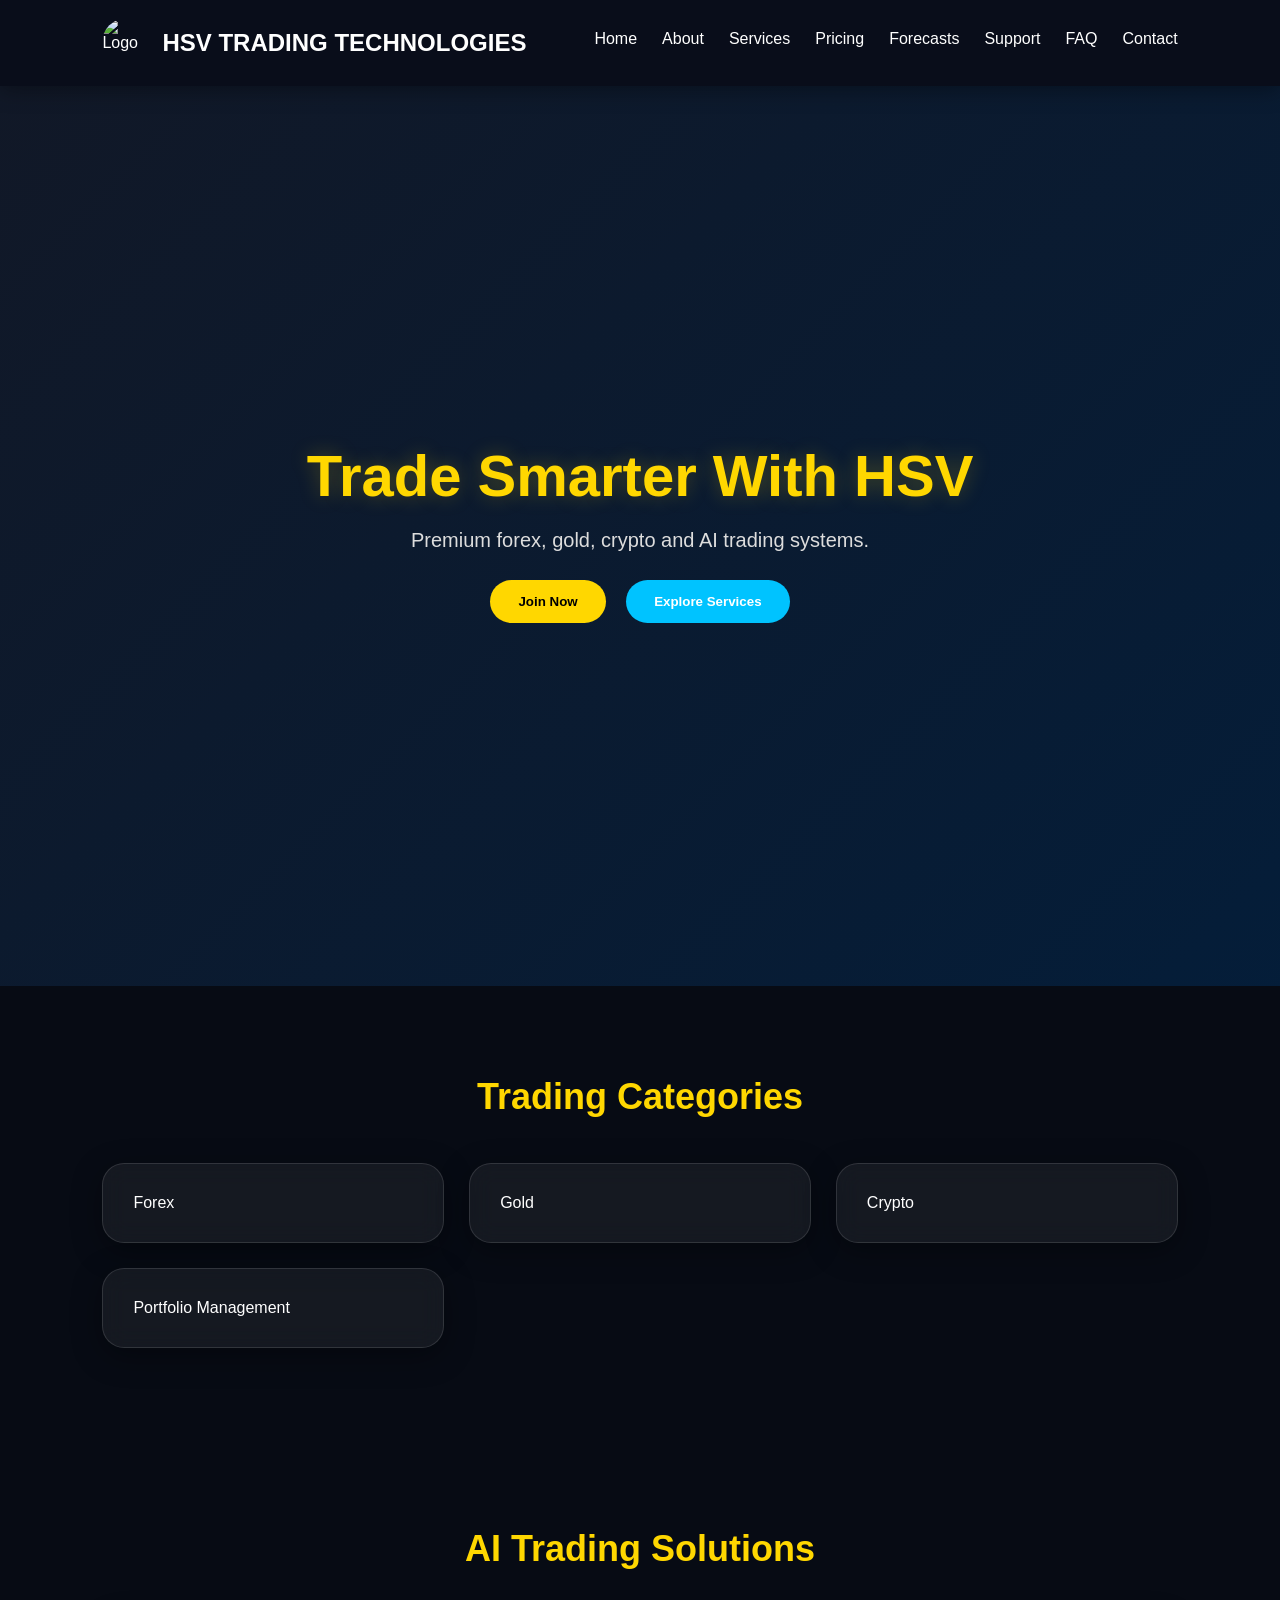
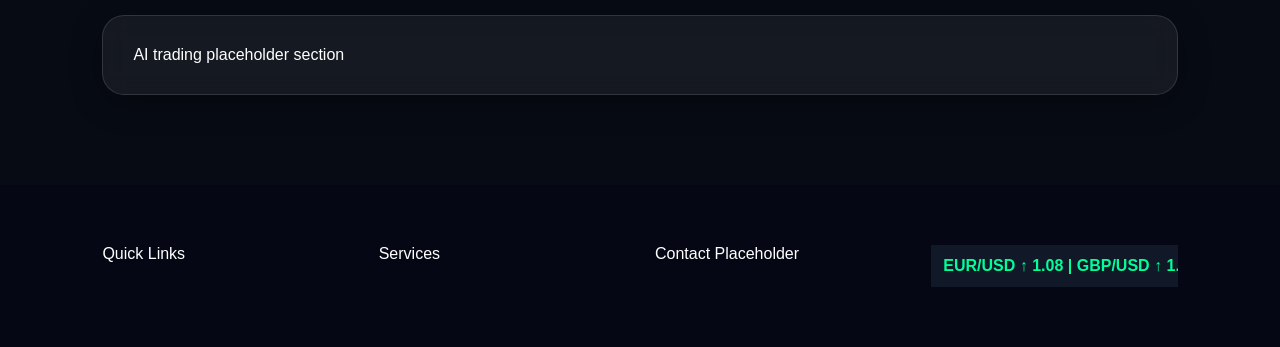
==== index.html @ af86b910 "demo" ====
<!DOCTYPE html>
<html lang="en">
<head>
<meta charset="UTF-8">
<title>HSV Trading Technologies</title>
<link rel="stylesheet" href="css/style.css">
</head>
<body>

<header>
    <div class="navbar">
        <div class="logo">
            <img src="images/logo.png" alt="Logo">
            <h2>HSV TRADING TECHNOLOGIES</h2>
        </div>
        <div class="mobile-menu">☰</div>
        <nav class="nav-links">
            <a href="index.html">Home</a>
            <a href="about.html">About</a>
            <a href="services.html">Services</a>
            <a href="pricing.html">Pricing</a>
            <a href="forecasts.html">Forecasts</a>
            <a href="support.html">Support</a>
            <a href="faq.html">FAQ</a>
            <a href="contact.html">Contact</a>
        </nav>
    </div>
</header>

<section class="hero">
<div>
<h1>Trade Smarter With HSV</h1>
<p>Premium forex, gold, crypto and AI trading systems.</p>
<button class="btn btn-primary">Join Now</button>
<button class="btn btn-secondary">Explore Services</button>
</div>
</section>

<section class="section">
<h2 class="section-title">Trading Categories</h2>
<div class="cards">
<div class="card">Forex</div>
<div class="card">Gold</div>
<div class="card">Crypto</div>
<div class="card">Portfolio Management</div>
</div>
</section>

<section class="section">
<h2 class="section-title">AI Trading Solutions</h2>
<div class="card">AI trading placeholder section</div>
</section>

<footer>
<div>Quick Links</div>
<div>Services</div>
<div>Contact Placeholder</div>
<div class="ticker">
EUR/USD ↑ 1.08 | GBP/USD ↑ 1.27 | XAU/USD ↑ 2032 | BTC/USD ↑ 67200
</div>
</footer>

<script src="js/script.js"></script>
</body>
</html>
---- css/style.css ----
*{
  margin:0;
  padding:0;
  box-sizing:border-box;
  font-family:'Segoe UI',sans-serif;
  scroll-behavior:smooth;
}

body{
  background:#070b14;
  color:#fff;
  overflow-x:hidden;
}

/* HEADER */
header{
  position:sticky;
  top:0;
  background:rgba(10,15,28,.92);
  backdrop-filter:blur(10px);
  z-index:1000;
  box-shadow:0 4px 20px rgba(0,0,0,.35);
}

.navbar{
  display:flex;
  justify-content:space-between;
  align-items:center;
  padding:18px 8%;
}

.logo{
  display:flex;
  align-items:center;
  gap:10px;
}

.logo img{
  width:50px;
  height:50px;
  border-radius:50%;
}

.nav-links{
  display:flex;
  gap:25px;
}

.nav-links a{
  color:white;
  text-decoration:none;
  transition:.3s;
  font-weight:500;
}

.nav-links a:hover{
  color:#00c3ff;
}

.mobile-menu{
  display:none;
  font-size:28px;
  cursor:pointer;
}

/* HERO PREMIUM ANIMATION */
.hero{
  min-height:100vh;
  display:flex;
  justify-content:center;
  align-items:center;
  text-align:center;
  padding:40px;
  background:linear-gradient(-45deg,#070b14,#0f172a,#001f3f,#111827);
  background-size:400% 400%;
  animation:gradientMove 12s ease infinite;
}

@keyframes gradientMove{
  0%{background-position:0% 50%;}
  50%{background-position:100% 50%;}
  100%{background-position:0% 50%;}
}

.hero h1{
  font-size:58px;
  color:#ffd700;
  text-shadow:0 0 20px rgba(255,215,0,.25);
}

.hero p{
  margin:20px 0;
  font-size:20px;
  color:#ddd;
}

/* BUTTONS */
.btn{
  padding:14px 28px;
  border:none;
  border-radius:40px;
  cursor:pointer;
  font-weight:bold;
  margin:8px;
  transition:.3s;
}

.btn-primary{
  background:#ffd700;
  color:black;
}

.btn-primary:hover{
  transform:scale(1.05);
}

.btn-secondary{
  background:#00c3ff;
  color:white;
}

.btn-secondary:hover{
  transform:scale(1.05);
}

/* LIVE TICKER */
.ticker{
  background:#111827;
  padding:12px;
  white-space:nowrap;
  overflow:hidden;
  font-weight:bold;
  color:#00ff99;
  animation:tickerMove 14s linear infinite;
}

@keyframes tickerMove{
  from{transform:translateX(100%);}
  to{transform:translateX(-100%);}
}

/* SECTION */
.section{
  padding:90px 8%;
}

.section-title{
  text-align:center;
  margin-bottom:45px;
  font-size:36px;
  color:#ffd700;
}

/* GRID */
.cards{
  display:grid;
  grid-template-columns:repeat(auto-fit,minmax(260px,1fr));
  gap:25px;
}

/* PREMIUM GLASS CARD */
.card{
  background:rgba(255,255,255,.06);
  backdrop-filter:blur(12px);
  border:1px solid rgba(255,255,255,.12);
  padding:30px;
  border-radius:22px;
  box-shadow:0 8px 30px rgba(0,0,0,.35);
  transition:.4s;
}

.card:hover{
  transform:translateY(-10px);
  box-shadow:0 15px 35px rgba(0,195,255,.2);
}

/* PREMIUM PRICING CARD */
.premium-card{
  border:1px solid rgba(255,215,0,.3);
  box-shadow:0 0 25px rgba(255,215,0,.15);
}

/* FORM */
input,textarea{
  width:100%;
  padding:14px;
  margin:10px 0;
  border:none;
  border-radius:12px;
  background:#111827;
  color:white;
}

/* FAQ */
.faq-answer{
  display:none;
  margin-top:10px;
  color:#ccc;
}

.faq-answer.active{
  display:block;
}

/* FOOTER PROFESSIONAL */
footer{
  background:#050814;
  padding:60px 8%;
  display:grid;
  grid-template-columns:repeat(auto-fit,minmax(220px,1fr));
  gap:30px;
}

footer h3{
  color:#ffd700;
  margin-bottom:15px;
}

footer p,a{
  color:#bbb;
  margin-bottom:8px;
  text-decoration:none;
}

/* MOBILE */
@media(max-width:768px){

  .nav-links{
    display:none;
    position:absolute;
    top:70px;
    right:0;
    background:#111827;
    flex-direction:column;
    width:220px;
    padding:20px;
  }

  .nav-links.active{
    display:flex;
  }

  .mobile-menu{
    display:block;
  }

  .hero h1{
    font-size:38px;
  }

  .hero p{
    font-size:16px;
  }

  .section-title{
    font-size:28px;
  }

}
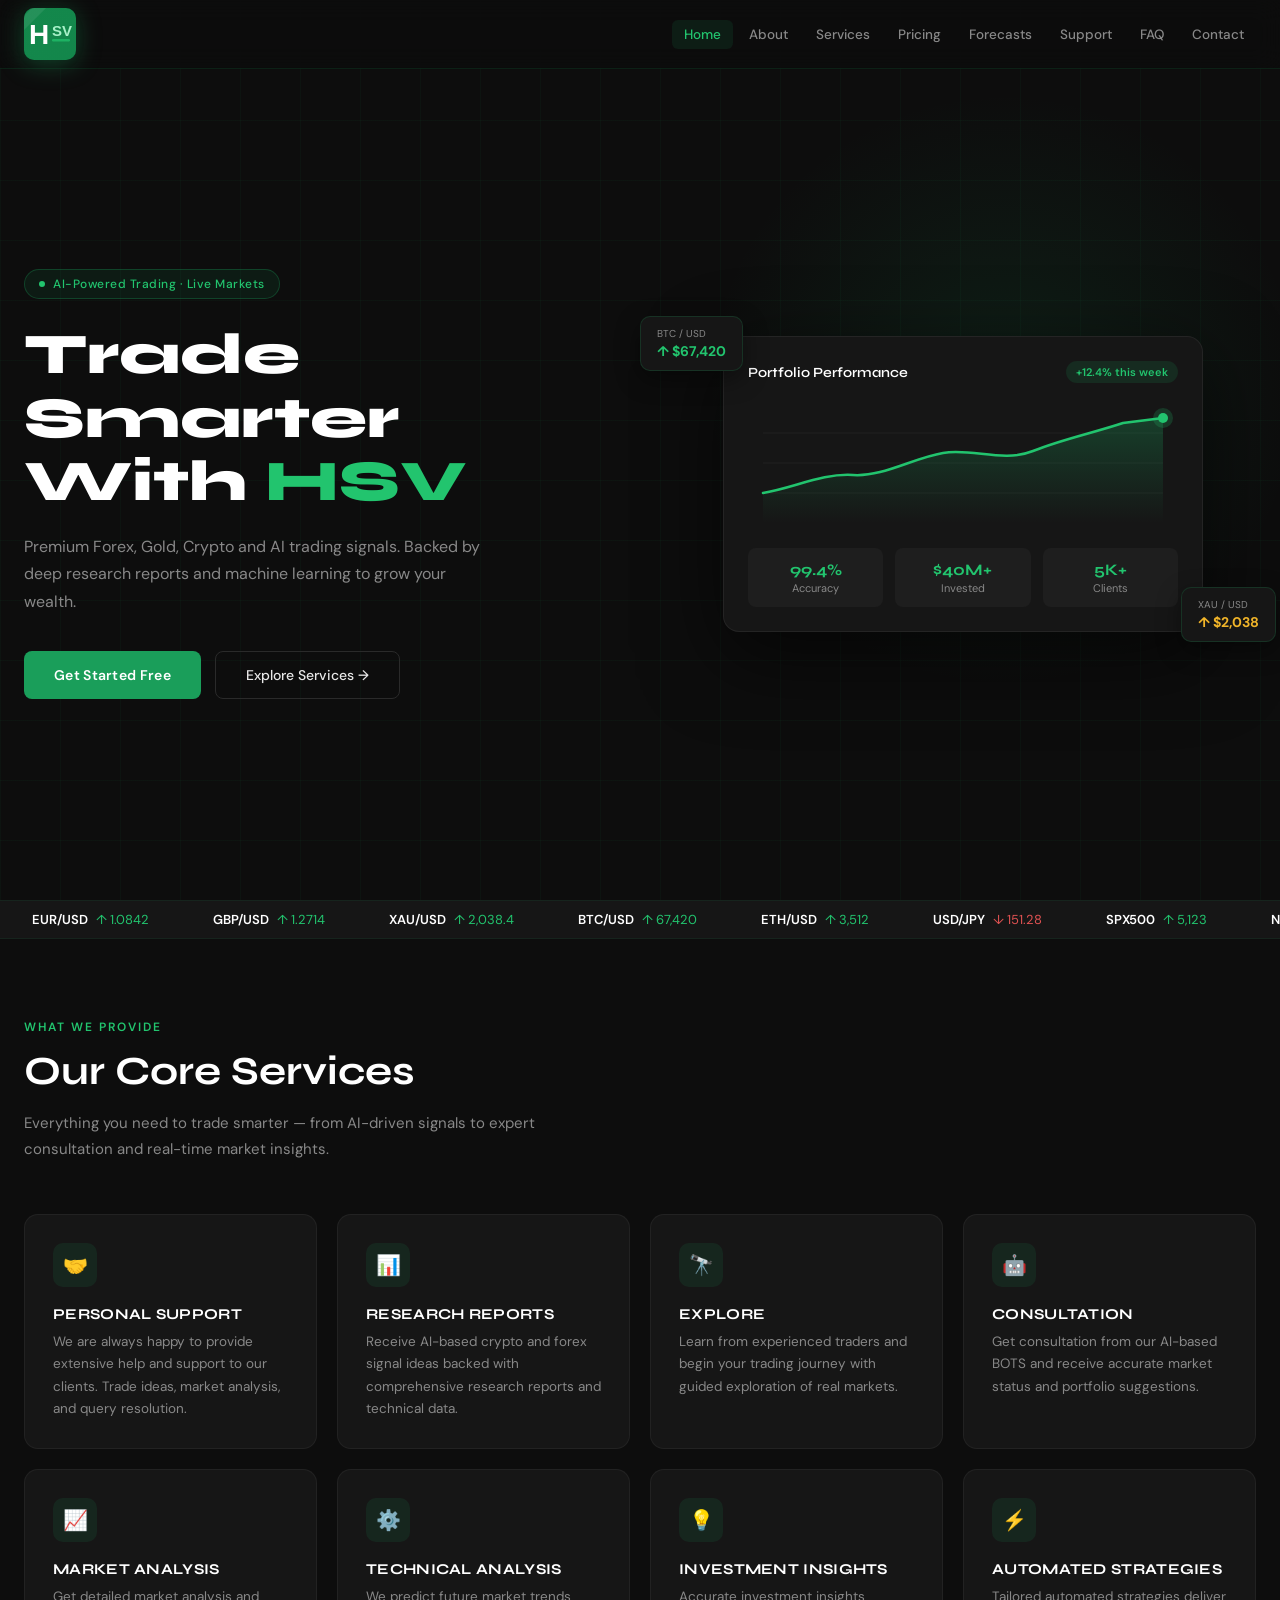
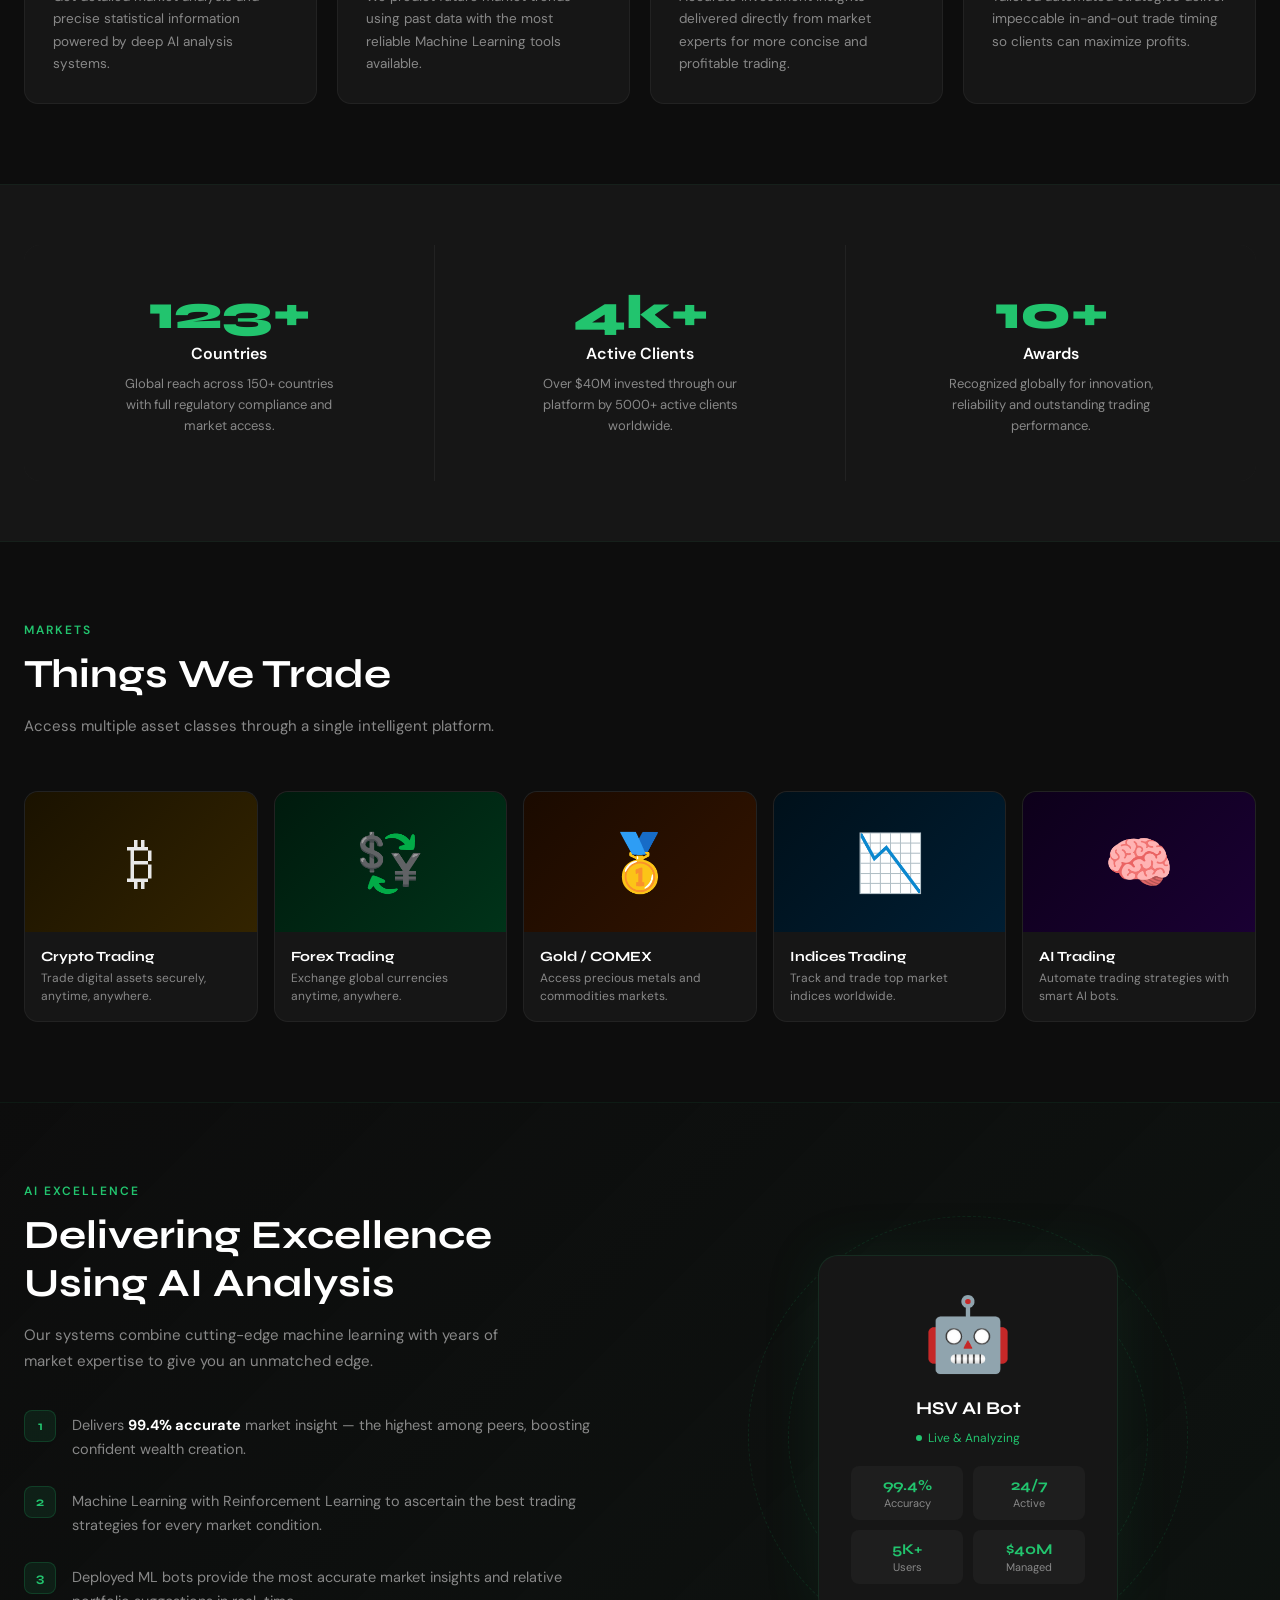
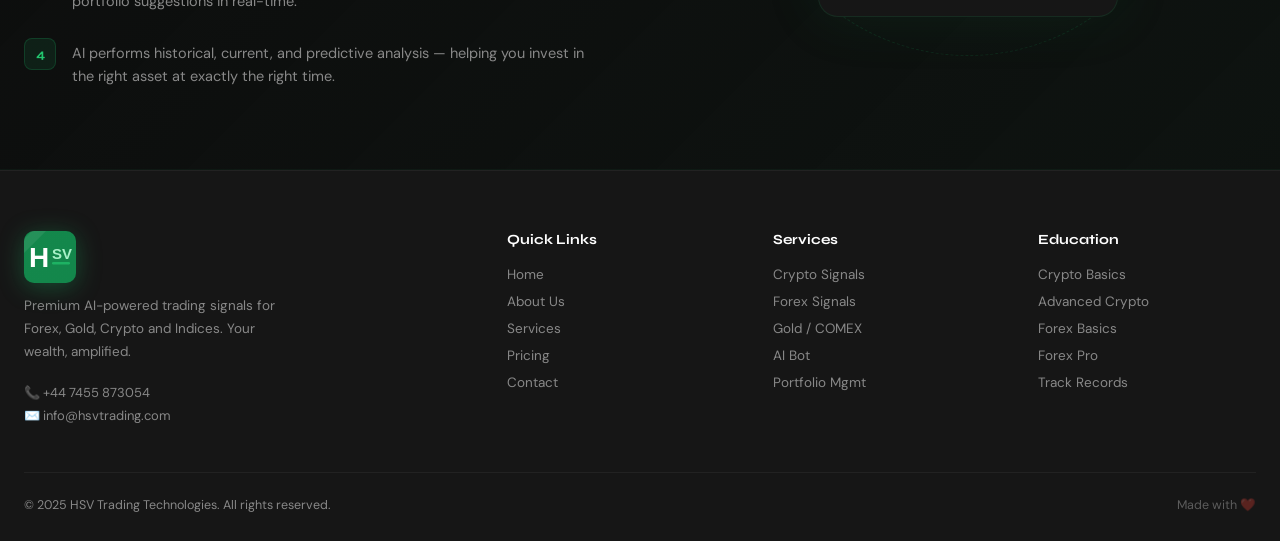
==== commit 93ba8d50: "updated homepage design" ====
--- a/index.html
+++ b/index.html
@@ -2,64 +2,1251 @@
 <html lang="en">
 <head>
 <meta charset="UTF-8">
+<meta name="viewport" content="width=device-width, initial-scale=1.0">
 <title>HSV Trading Technologies</title>
-<link rel="stylesheet" href="css/style.css">
+<link href="https://fonts.googleapis.com/css2?family=Syne:wght@400;600;700;800&family=DM+Sans:wght@300;400;500&display=swap" rel="stylesheet">
+<style>
+  :root {
+    --green: #1a9e5a;
+    --green-light: #22c46e;
+    --green-glow: rgba(26,158,90,0.15);
+    --dark: #0d0d0d;
+    --dark2: #161616;
+    --dark3: #1e1e1e;
+    --gray: #2a2a2a;
+    --text: #e8e8e8;
+    --text-muted: #888;
+    --white: #ffffff;
+  }
+
+  * { margin: 0; padding: 0; box-sizing: border-box; }
+
+  body {
+    font-family: 'DM Sans', sans-serif;
+    background: var(--dark);
+    color: var(--text);
+    overflow-x: hidden;
+  }
+
+  /* ===== NAVBAR ===== */
+  header {
+    position: fixed;
+    top: 0; left: 0; right: 0;
+    z-index: 1000;
+    background: rgba(13,13,13,0.92);
+    backdrop-filter: blur(12px);
+    border-bottom: 1px solid rgba(26,158,90,0.15);
+  }
+
+  .navbar {
+    max-width: 1300px;
+    margin: 0 auto;
+    padding: 0 24px;
+    height: 68px;
+    display: flex;
+    align-items: center;
+    justify-content: space-between;
+  }
+
+  .logo {
+    display: flex;
+    align-items: center;
+    gap: 10px;
+    text-decoration: none;
+  }
+
+  .logo {
+    display: flex;
+    align-items: center;
+    text-decoration: none;
+  }
+
+  .logo-icon {
+    display: flex;
+    align-items: center;
+    justify-content: center;
+    transition: transform 0.2s, filter 0.2s;
+    filter: drop-shadow(0 4px 12px rgba(26,158,90,0.4));
+  }
+
+  .logo:hover .logo-icon {
+    transform: scale(1.07);
+    filter: drop-shadow(0 6px 18px rgba(34,196,110,0.55));
+  }
+
+  nav.nav-links {
+    display: flex;
+    align-items: center;
+    gap: 4px;
+  }
+
+  nav.nav-links a {
+    text-decoration: none;
+    color: var(--text-muted);
+    font-size: 13.5px;
+    font-weight: 500;
+    padding: 6px 12px;
+    border-radius: 6px;
+    transition: all 0.2s;
+  }
+
+  nav.nav-links a:hover, nav.nav-links a.active {
+    color: var(--white);
+    background: rgba(26,158,90,0.12);
+  }
+
+  nav.nav-links a.active { color: var(--green-light); }
+
+  .mobile-menu {
+    display: none;
+    font-size: 24px;
+    cursor: pointer;
+    color: var(--text);
+  }
+
+  /* ===== HERO ===== */
+  .hero {
+    min-height: 100vh;
+    padding-top: 68px;
+    display: flex;
+    align-items: center;
+    position: relative;
+    overflow: hidden;
+    background: var(--dark);
+  }
+
+  /* Animated background grid */
+  .hero::before {
+    content: '';
+    position: absolute;
+    inset: 0;
+    background-image:
+      linear-gradient(rgba(26,158,90,0.05) 1px, transparent 1px),
+      linear-gradient(90deg, rgba(26,158,90,0.05) 1px, transparent 1px);
+    background-size: 60px 60px;
+    animation: gridMove 20s linear infinite;
+  }
+
+  @keyframes gridMove {
+    0% { transform: translateY(0); }
+    100% { transform: translateY(60px); }
+  }
+
+  /* Green glow blob */
+  .hero::after {
+    content: '';
+    position: absolute;
+    top: 10%; left: 55%;
+    width: 600px; height: 600px;
+    background: radial-gradient(circle, rgba(26,158,90,0.12) 0%, transparent 70%);
+    border-radius: 50%;
+    pointer-events: none;
+  }
+
+  .hero-inner {
+    max-width: 1300px;
+    margin: 0 auto;
+    padding: 0 24px;
+    width: 100%;
+    display: grid;
+    grid-template-columns: 1fr 1fr;
+    gap: 60px;
+    align-items: center;
+    position: relative;
+    z-index: 2;
+  }
+
+  .hero-badge {
+    display: inline-flex;
+    align-items: center;
+    gap: 8px;
+    background: rgba(26,158,90,0.1);
+    border: 1px solid rgba(26,158,90,0.3);
+    border-radius: 100px;
+    padding: 6px 14px;
+    font-size: 12px;
+    color: var(--green-light);
+    font-weight: 500;
+    margin-bottom: 24px;
+    letter-spacing: 0.5px;
+  }
+
+  .hero-badge::before {
+    content: '';
+    width: 6px; height: 6px;
+    background: var(--green-light);
+    border-radius: 50%;
+    animation: pulse 2s infinite;
+  }
+
+  @keyframes pulse {
+    0%, 100% { opacity: 1; transform: scale(1); }
+    50% { opacity: 0.5; transform: scale(0.8); }
+  }
+
+  .hero h1 {
+    font-family: 'Syne', sans-serif;
+    font-size: clamp(36px, 4.5vw, 58px);
+    font-weight: 800;
+    line-height: 1.1;
+    color: var(--white);
+    margin-bottom: 20px;
+  }
+
+  .hero h1 .highlight {
+    color: var(--green-light);
+    position: relative;
+  }
+
+  .hero p {
+    font-size: 16px;
+    color: var(--text-muted);
+    line-height: 1.7;
+    margin-bottom: 36px;
+    max-width: 460px;
+  }
+
+  .hero-btns {
+    display: flex;
+    gap: 14px;
+    flex-wrap: wrap;
+  }
+
+  .btn-primary {
+    background: var(--green);
+    color: #fff;
+    border: none;
+    padding: 14px 30px;
+    border-radius: 8px;
+    font-size: 14px;
+    font-weight: 600;
+    cursor: pointer;
+    transition: all 0.25s;
+    font-family: 'DM Sans', sans-serif;
+    letter-spacing: 0.3px;
+  }
+
+  .btn-primary:hover {
+    background: var(--green-light);
+    transform: translateY(-2px);
+    box-shadow: 0 8px 24px rgba(26,158,90,0.35);
+  }
+
+  .btn-secondary {
+    background: transparent;
+    color: var(--text);
+    border: 1px solid var(--gray);
+    padding: 14px 30px;
+    border-radius: 8px;
+    font-size: 14px;
+    font-weight: 500;
+    cursor: pointer;
+    transition: all 0.25s;
+    font-family: 'DM Sans', sans-serif;
+  }
+
+  .btn-secondary:hover {
+    border-color: var(--green);
+    color: var(--green-light);
+  }
+
+  /* Chart Visual */
+  .hero-visual {
+    position: relative;
+    display: flex;
+    align-items: center;
+    justify-content: center;
+  }
+
+  .chart-card {
+    background: var(--dark2);
+    border: 1px solid rgba(255,255,255,0.06);
+    border-radius: 16px;
+    padding: 24px;
+    width: 100%;
+    max-width: 480px;
+    box-shadow: 0 24px 80px rgba(0,0,0,0.6);
+    animation: floatCard 4s ease-in-out infinite;
+  }
+
+  @keyframes floatCard {
+    0%, 100% { transform: translateY(0); }
+    50% { transform: translateY(-12px); }
+  }
+
+  .chart-header {
+    display: flex;
+    justify-content: space-between;
+    align-items: center;
+    margin-bottom: 20px;
+  }
+
+  .chart-title { font-family: 'Syne', sans-serif; font-weight: 600; font-size: 14px; color: var(--white); }
+  .chart-tag {
+    background: rgba(26,158,90,0.15);
+    color: var(--green-light);
+    font-size: 11px;
+    font-weight: 600;
+    padding: 4px 10px;
+    border-radius: 100px;
+  }
+
+  /* SVG Chart */
+  .chart-svg {
+    width: 100%;
+    height: 120px;
+  }
+
+  .chart-stats {
+    display: grid;
+    grid-template-columns: repeat(3, 1fr);
+    gap: 12px;
+    margin-top: 20px;
+  }
+
+  .stat-box {
+    background: var(--dark3);
+    border-radius: 8px;
+    padding: 12px;
+    text-align: center;
+  }
+
+  .stat-box .val {
+    font-family: 'Syne', sans-serif;
+    font-weight: 700;
+    font-size: 16px;
+    color: var(--green-light);
+  }
+
+  .stat-box .lbl {
+    font-size: 11px;
+    color: var(--text-muted);
+    margin-top: 2px;
+  }
+
+  /* Mini floating cards */
+  .float-card {
+    position: absolute;
+    background: var(--dark2);
+    border: 1px solid rgba(26,158,90,0.2);
+    border-radius: 10px;
+    padding: 10px 16px;
+    font-size: 12px;
+    white-space: nowrap;
+    box-shadow: 0 8px 24px rgba(0,0,0,0.4);
+  }
+
+  .float-card.top-left {
+    top: -20px; left: -30px;
+    animation: floatCard2 3s ease-in-out infinite;
+  }
+
+  .float-card.bottom-right {
+    bottom: -10px; right: -20px;
+    animation: floatCard2 3.5s ease-in-out infinite reverse;
+  }
+
+  @keyframes floatCard2 {
+    0%, 100% { transform: translateY(0); }
+    50% { transform: translateY(-8px); }
+  }
+
+  .float-card .fc-label { color: var(--text-muted); font-size: 10px; }
+  .float-card .fc-val { color: var(--green-light); font-weight: 700; font-size: 14px; margin-top: 2px; }
+
+  /* ===== TICKER ===== */
+  .ticker-bar {
+    background: var(--dark2);
+    border-top: 1px solid rgba(26,158,90,0.1);
+    border-bottom: 1px solid rgba(26,158,90,0.1);
+    overflow: hidden;
+    padding: 10px 0;
+  }
+
+  .ticker-inner {
+    display: flex;
+    animation: tickerScroll 25s linear infinite;
+    width: max-content;
+  }
+
+  .ticker-item {
+    padding: 0 32px;
+    font-size: 13px;
+    color: var(--text-muted);
+    display: flex;
+    align-items: center;
+    gap: 8px;
+    white-space: nowrap;
+  }
+
+  .ticker-item .pair { color: var(--white); font-weight: 600; font-size: 13px; }
+  .ticker-item .up { color: var(--green-light); }
+  .ticker-item .down { color: #e05252; }
+
+  @keyframes tickerScroll {
+    0% { transform: translateX(0); }
+    100% { transform: translateX(-50%); }
+  }
+
+  /* ===== SECTIONS ===== */
+  .section {
+    padding: 80px 24px;
+    max-width: 1300px;
+    margin: 0 auto;
+  }
+
+  .section-label {
+    font-size: 12px;
+    font-weight: 600;
+    color: var(--green-light);
+    letter-spacing: 2px;
+    text-transform: uppercase;
+    margin-bottom: 12px;
+  }
+
+  .section-title {
+    font-family: 'Syne', sans-serif;
+    font-size: clamp(26px, 3.5vw, 40px);
+    font-weight: 700;
+    color: var(--white);
+    margin-bottom: 16px;
+  }
+
+  .section-sub {
+    color: var(--text-muted);
+    font-size: 15px;
+    max-width: 520px;
+    line-height: 1.7;
+    margin-bottom: 52px;
+  }
+
+  /* ===== SERVICES GRID ===== */
+  .services-grid {
+    display: grid;
+    grid-template-columns: repeat(auto-fill, minmax(270px, 1fr));
+    gap: 20px;
+  }
+
+  .service-card {
+    background: var(--dark2);
+    border: 1px solid rgba(255,255,255,0.05);
+    border-radius: 14px;
+    padding: 28px;
+    transition: all 0.3s;
+    position: relative;
+    overflow: hidden;
+  }
+
+  .service-card::before {
+    content: '';
+    position: absolute;
+    top: 0; left: 0;
+    width: 100%; height: 3px;
+    background: var(--green);
+    transform: scaleX(0);
+    transform-origin: left;
+    transition: transform 0.3s;
+  }
+
+  .service-card:hover {
+    border-color: rgba(26,158,90,0.2);
+    transform: translateY(-4px);
+    box-shadow: 0 16px 40px rgba(0,0,0,0.4);
+  }
+
+  .service-card:hover::before { transform: scaleX(1); }
+
+  .svc-icon {
+    width: 44px; height: 44px;
+    background: rgba(26,158,90,0.12);
+    border-radius: 10px;
+    display: flex; align-items: center; justify-content: center;
+    font-size: 20px;
+    margin-bottom: 18px;
+    transition: background 0.3s;
+  }
+
+  .service-card:hover .svc-icon { background: rgba(26,158,90,0.22); }
+
+  .svc-title {
+    font-family: 'Syne', sans-serif;
+    font-weight: 700;
+    font-size: 15px;
+    color: var(--white);
+    margin-bottom: 8px;
+    letter-spacing: 0.3px;
+  }
+
+  .svc-desc {
+    font-size: 13.5px;
+    color: var(--text-muted);
+    line-height: 1.65;
+  }
+
+  /* ===== STATS ===== */
+  .stats-wrapper {
+    background: var(--dark2);
+    border-top: 1px solid rgba(26,158,90,0.08);
+    border-bottom: 1px solid rgba(26,158,90,0.08);
+    padding: 60px 24px;
+  }
+
+  .stats-inner {
+    max-width: 1300px;
+    margin: 0 auto;
+    display: grid;
+    grid-template-columns: repeat(3, 1fr);
+    gap: 1px;
+    background: rgba(255,255,255,0.05);
+    border-radius: 16px;
+    overflow: hidden;
+  }
+
+  .stat-item {
+    background: var(--dark2);
+    padding: 44px 40px;
+    text-align: center;
+  }
+
+  .stat-number {
+    font-family: 'Syne', sans-serif;
+    font-size: 48px;
+    font-weight: 800;
+    color: var(--green-light);
+    line-height: 1;
+    margin-bottom: 6px;
+  }
+
+  .stat-label {
+    font-size: 16px;
+    font-weight: 600;
+    color: var(--white);
+    margin-bottom: 10px;
+  }
+
+  .stat-desc {
+    font-size: 13px;
+    color: var(--text-muted);
+    line-height: 1.6;
+    max-width: 220px;
+    margin: 0 auto;
+  }
+
+  /* ===== TRADING CATEGORIES ===== */
+  .trade-grid {
+    display: grid;
+    grid-template-columns: repeat(5, 1fr);
+    gap: 16px;
+  }
+
+  .trade-card {
+    background: var(--dark2);
+    border: 1px solid rgba(255,255,255,0.05);
+    border-radius: 14px;
+    overflow: hidden;
+    transition: all 0.3s;
+    cursor: pointer;
+    position: relative;
+  }
+
+  .trade-card:hover {
+    border-color: rgba(26,158,90,0.3);
+    transform: translateY(-6px);
+    box-shadow: 0 20px 50px rgba(0,0,0,0.5);
+  }
+
+  .trade-visual {
+    height: 140px;
+    display: flex;
+    align-items: center;
+    justify-content: center;
+    font-size: 56px;
+    position: relative;
+    overflow: hidden;
+  }
+
+  /* Different bg per card */
+  .trade-card:nth-child(1) .trade-visual { background: linear-gradient(135deg, #1a1200, #332400); }
+  .trade-card:nth-child(2) .trade-visual { background: linear-gradient(135deg, #001a0d, #003319); }
+  .trade-card:nth-child(3) .trade-visual { background: linear-gradient(135deg, #1a0a00, #331400); }
+  .trade-card:nth-child(4) .trade-visual { background: linear-gradient(135deg, #00101a, #001e33); }
+  .trade-card:nth-child(5) .trade-visual { background: linear-gradient(135deg, #0d001a, #1a0033); }
+
+  .trade-overlay {
+    position: absolute;
+    inset: 0;
+    background: rgba(26,158,90,0.15);
+    opacity: 0;
+    transition: opacity 0.3s;
+    display: flex;
+    align-items: center;
+    justify-content: center;
+  }
+
+  .trade-card:hover .trade-overlay { opacity: 1; }
+
+  .trade-btn {
+    background: var(--green);
+    color: #fff;
+    border: none;
+    padding: 9px 18px;
+    border-radius: 6px;
+    font-size: 12px;
+    font-weight: 600;
+    cursor: pointer;
+    font-family: 'DM Sans', sans-serif;
+  }
+
+  .trade-info {
+    padding: 16px;
+  }
+
+  .trade-name {
+    font-family: 'Syne', sans-serif;
+    font-weight: 700;
+    font-size: 14px;
+    color: var(--white);
+    margin-bottom: 4px;
+  }
+
+  .trade-desc {
+    font-size: 12px;
+    color: var(--text-muted);
+    line-height: 1.5;
+  }
+
+  /* ===== AI SECTION ===== */
+  .ai-section {
+    background: linear-gradient(135deg, var(--dark) 0%, rgba(26,158,90,0.04) 100%);
+    border-top: 1px solid rgba(26,158,90,0.08);
+    border-bottom: 1px solid rgba(26,158,90,0.08);
+    padding: 80px 24px;
+  }
+
+  .ai-inner {
+    max-width: 1300px;
+    margin: 0 auto;
+    display: grid;
+    grid-template-columns: 1fr 1fr;
+    gap: 80px;
+    align-items: center;
+  }
+
+  .ai-points {
+    display: flex;
+    flex-direction: column;
+    gap: 24px;
+  }
+
+  .ai-point {
+    display: flex;
+    gap: 16px;
+    align-items: flex-start;
+  }
+
+  .ai-num {
+    width: 32px; height: 32px;
+    min-width: 32px;
+    background: rgba(26,158,90,0.12);
+    border: 1px solid rgba(26,158,90,0.25);
+    border-radius: 8px;
+    display: flex; align-items: center; justify-content: center;
+    font-family: 'Syne', sans-serif;
+    font-weight: 700;
+    font-size: 13px;
+    color: var(--green-light);
+  }
+
+  .ai-point-text {
+    font-size: 14.5px;
+    color: var(--text-muted);
+    line-height: 1.65;
+    padding-top: 4px;
+  }
+
+  /* AI Bot Visual */
+  .ai-visual {
+    display: flex;
+    align-items: center;
+    justify-content: center;
+    position: relative;
+  }
+
+  .bot-card {
+    background: var(--dark2);
+    border: 1px solid rgba(26,158,90,0.15);
+    border-radius: 20px;
+    padding: 32px;
+    width: 300px;
+    text-align: center;
+    position: relative;
+    box-shadow: 0 0 60px rgba(26,158,90,0.1);
+    animation: floatCard 5s ease-in-out infinite;
+  }
+
+  .bot-head {
+    font-size: 72px;
+    margin-bottom: 16px;
+    display: block;
+  }
+
+  .bot-name {
+    font-family: 'Syne', sans-serif;
+    font-weight: 700;
+    font-size: 18px;
+    color: var(--white);
+    margin-bottom: 6px;
+  }
+
+  .bot-status {
+    display: inline-flex;
+    align-items: center;
+    gap: 6px;
+    font-size: 12px;
+    color: var(--green-light);
+  }
+
+  .bot-status::before {
+    content: '';
+    width: 6px; height: 6px;
+    background: var(--green-light);
+    border-radius: 50%;
+    animation: pulse 1.5s infinite;
+  }
+
+  .bot-metrics {
+    display: grid;
+    grid-template-columns: 1fr 1fr;
+    gap: 10px;
+    margin-top: 20px;
+  }
+
+  .bot-metric {
+    background: var(--dark3);
+    border-radius: 8px;
+    padding: 10px;
+  }
+
+  .bot-metric .bm-val {
+    font-family: 'Syne', sans-serif;
+    font-weight: 700;
+    font-size: 15px;
+    color: var(--green-light);
+  }
+
+  .bot-metric .bm-lbl {
+    font-size: 11px;
+    color: var(--text-muted);
+    margin-top: 2px;
+  }
+
+  /* Orbiting rings */
+  .orbit {
+    position: absolute;
+    border-radius: 50%;
+    border: 1px dashed rgba(26,158,90,0.15);
+    top: 50%; left: 50%;
+    transform: translate(-50%, -50%);
+    animation: spin 12s linear infinite;
+  }
+
+  .orbit-1 { width: 360px; height: 360px; }
+  .orbit-2 { width: 440px; height: 440px; animation-direction: reverse; animation-duration: 18s; }
+
+  @keyframes spin { 0% { transform: translate(-50%, -50%) rotate(0); } 100% { transform: translate(-50%, -50%) rotate(360deg); } }
+
+  /* ===== FOOTER ===== */
+  footer {
+    background: var(--dark2);
+    border-top: 1px solid rgba(255,255,255,0.05);
+    padding: 60px 24px 28px;
+  }
+
+  .footer-inner {
+    max-width: 1300px;
+    margin: 0 auto;
+    display: grid;
+    grid-template-columns: 2fr 1fr 1fr 1fr;
+    gap: 48px;
+    margin-bottom: 48px;
+  }
+
+  .footer-brand p {
+    font-size: 13.5px;
+    color: var(--text-muted);
+    line-height: 1.7;
+    margin: 12px 0 20px;
+    max-width: 260px;
+  }
+
+  .contact-info {
+    display: flex;
+    flex-direction: column;
+    gap: 6px;
+  }
+
+  .contact-info a {
+    color: var(--text-muted);
+    text-decoration: none;
+    font-size: 13px;
+    transition: color 0.2s;
+  }
+
+  .contact-info a:hover { color: var(--green-light); }
+
+  .footer-col h4 {
+    font-family: 'Syne', sans-serif;
+    font-weight: 700;
+    font-size: 14px;
+    color: var(--white);
+    margin-bottom: 18px;
+  }
+
+  .footer-col a {
+    display: block;
+    text-decoration: none;
+    color: var(--text-muted);
+    font-size: 13.5px;
+    margin-bottom: 10px;
+    transition: color 0.2s;
+  }
+
+  .footer-col a:hover { color: var(--green-light); }
+
+  .footer-bottom {
+    max-width: 1300px;
+    margin: 0 auto;
+    padding-top: 24px;
+    border-top: 1px solid rgba(255,255,255,0.05);
+    display: flex;
+    justify-content: space-between;
+    align-items: center;
+    font-size: 12.5px;
+    color: var(--text-muted);
+  }
+
+  /* ===== MOBILE ===== */
+  @media (max-width: 900px) {
+    .hero-inner { grid-template-columns: 1fr; }
+    .hero-visual { display: none; }
+    .stats-inner { grid-template-columns: 1fr; }
+    .trade-grid { grid-template-columns: repeat(2, 1fr); }
+    .ai-inner { grid-template-columns: 1fr; }
+    .ai-visual { display: none; }
+    .footer-inner { grid-template-columns: 1fr 1fr; }
+  }
+
+  @media (max-width: 600px) {
+    nav.nav-links { display: none; }
+    nav.nav-links.open { display: flex; flex-direction: column; position: absolute; top: 68px; left: 0; right: 0; background: var(--dark2); padding: 20px; gap: 8px; border-bottom: 1px solid var(--gray); }
+    .mobile-menu { display: block; }
+    .trade-grid { grid-template-columns: 1fr 1fr; }
+    .footer-inner { grid-template-columns: 1fr; }
+    .services-grid { grid-template-columns: 1fr; }
+  }
+</style>
 </head>
 <body>
 
+<!-- NAVBAR -->
 <header>
-    <div class="navbar">
-        <div class="logo">
-            <img src="images/logo.png" alt="Logo">
-            <h2>HSV TRADING TECHNOLOGIES</h2>
-        </div>
-        <div class="mobile-menu">☰</div>
-        <nav class="nav-links">
-            <a href="index.html">Home</a>
-            <a href="about.html">About</a>
-            <a href="services.html">Services</a>
-            <a href="pricing.html">Pricing</a>
-            <a href="forecasts.html">Forecasts</a>
-            <a href="support.html">Support</a>
-            <a href="faq.html">FAQ</a>
-            <a href="contact.html">Contact</a>
-        </nav>
+  <div class="navbar">
+    <a href="index.html" class="logo">
+      <div class="logo-icon">
+        <svg width="52" height="52" viewBox="0 0 52 52" fill="none" xmlns="http://www.w3.org/2000/svg">
+          <!-- Background shape -->
+          <rect width="52" height="52" rx="10" fill="#0d6e3d"/>
+          <rect width="52" height="52" rx="10" fill="url(#logoGrad)"/>
+          <!-- Diagonal shine -->
+          <path d="M8 0 L22 0 L0 22 L0 8 Z" fill="rgba(255,255,255,0.08)"/>
+          <!-- H letter -->
+          <text x="5" y="36" font-family="Arial Black, sans-serif" font-weight="900" font-size="28" fill="white" letter-spacing="-1">H</text>
+          <!-- SV smaller -->
+          <text x="28" y="28" font-family="Arial Black, sans-serif" font-weight="900" font-size="15" fill="#a8f0c8">SV</text>
+          <!-- small underline accent -->
+          <rect x="28" y="31" width="18" height="2.5" rx="1.2" fill="#22c46e" opacity="0.7"/>
+          <defs>
+            <linearGradient id="logoGrad" x1="0" y1="0" x2="52" y2="52">
+              <stop offset="0%" stop-color="#22c46e" stop-opacity="0.3"/>
+              <stop offset="100%" stop-color="#000" stop-opacity="0.2"/>
+            </linearGradient>
+          </defs>
+        </svg>
+      </div>
+    </a>
+    <div class="mobile-menu" onclick="toggleMenu()">☰</div>
+    <nav class="nav-links" id="navLinks">
+      <a href="index.html" class="active">Home</a>
+      <a href="about.html">About</a>
+      <a href="services.html">Services</a>
+      <a href="pricing.html">Pricing</a>
+      <a href="forecasts.html">Forecasts</a>
+      <a href="support.html">Support</a>
+      <a href="faq.html">FAQ</a>
+      <a href="contact.html">Contact</a>
+    </nav>
+  </div>
+</header>
+
+<!-- HERO -->
+<section class="hero">
+  <div class="hero-inner">
+    <div class="hero-content">
+      <div class="hero-badge">AI-Powered Trading · Live Markets</div>
+      <h1>Trade Smarter<br>With <span class="highlight">HSV</span></h1>
+      <p>Premium Forex, Gold, Crypto and AI trading signals. Backed by deep research reports and machine learning to grow your wealth.</p>
+      <div class="hero-btns">
+        <button class="btn-primary">Get Started Free</button>
+        <button class="btn-secondary">Explore Services →</button>
+      </div>
     </div>
-</header>
-
-<section class="hero">
-<div>
-<h1>Trade Smarter With HSV</h1>
-<p>Premium forex, gold, crypto and AI trading systems.</p>
-<button class="btn btn-primary">Join Now</button>
-<button class="btn btn-secondary">Explore Services</button>
+
+    <div class="hero-visual">
+      <div class="float-card top-left">
+        <div class="fc-label">BTC / USD</div>
+        <div class="fc-val">↑ $67,420</div>
+      </div>
+
+      <div class="chart-card">
+        <div class="chart-header">
+          <div class="chart-title">Portfolio Performance</div>
+          <div class="chart-tag">+12.4% this week</div>
+        </div>
+        <svg class="chart-svg" viewBox="0 0 400 120" fill="none">
+          <defs>
+            <linearGradient id="chartGrad" x1="0" y1="0" x2="0" y2="1">
+              <stop offset="0%" stop-color="#1a9e5a" stop-opacity="0.3"/>
+              <stop offset="100%" stop-color="#1a9e5a" stop-opacity="0"/>
+            </linearGradient>
+          </defs>
+          <!-- Grid lines -->
+          <line x1="0" y1="30" x2="400" y2="30" stroke="rgba(255,255,255,0.04)" stroke-width="1"/>
+          <line x1="0" y1="60" x2="400" y2="60" stroke="rgba(255,255,255,0.04)" stroke-width="1"/>
+          <line x1="0" y1="90" x2="400" y2="90" stroke="rgba(255,255,255,0.04)" stroke-width="1"/>
+          <!-- Area fill -->
+          <path d="M0,90 C30,85 60,70 90,72 C120,74 150,55 180,50 C210,45 240,60 270,48 C300,36 330,30 360,20 L400,15 L400,120 L0,120 Z" fill="url(#chartGrad)"/>
+          <!-- Line -->
+          <path d="M0,90 C30,85 60,70 90,72 C120,74 150,55 180,50 C210,45 240,60 270,48 C300,36 330,30 360,20 L400,15" stroke="#22c46e" stroke-width="2.5" fill="none" stroke-linecap="round"/>
+          <!-- Dot at end -->
+          <circle cx="400" cy="15" r="5" fill="#22c46e"/>
+          <circle cx="400" cy="15" r="10" fill="rgba(34,196,110,0.2)"/>
+        </svg>
+        <div class="chart-stats">
+          <div class="stat-box"><div class="val">99.4%</div><div class="lbl">Accuracy</div></div>
+          <div class="stat-box"><div class="val">$40M+</div><div class="lbl">Invested</div></div>
+          <div class="stat-box"><div class="val">5K+</div><div class="lbl">Clients</div></div>
+        </div>
+      </div>
+
+      <div class="float-card bottom-right">
+        <div class="fc-label">XAU / USD</div>
+        <div class="fc-val" style="color:#f0b429">↑ $2,038</div>
+      </div>
+    </div>
+  </div>
+</section>
+
+<!-- TICKER -->
+<div class="ticker-bar">
+  <div class="ticker-inner" id="ticker">
+    <div class="ticker-item"><span class="pair">EUR/USD</span> <span class="up">↑ 1.0842</span></div>
+    <div class="ticker-item"><span class="pair">GBP/USD</span> <span class="up">↑ 1.2714</span></div>
+    <div class="ticker-item"><span class="pair">XAU/USD</span> <span class="up">↑ 2,038.4</span></div>
+    <div class="ticker-item"><span class="pair">BTC/USD</span> <span class="up">↑ 67,420</span></div>
+    <div class="ticker-item"><span class="pair">ETH/USD</span> <span class="up">↑ 3,512</span></div>
+    <div class="ticker-item"><span class="pair">USD/JPY</span> <span class="down">↓ 151.28</span></div>
+    <div class="ticker-item"><span class="pair">SPX500</span> <span class="up">↑ 5,123</span></div>
+    <div class="ticker-item"><span class="pair">NASDAQ</span> <span class="up">↑ 18,230</span></div>
+    <!-- duplicated for seamless scroll -->
+    <div class="ticker-item"><span class="pair">EUR/USD</span> <span class="up">↑ 1.0842</span></div>
+    <div class="ticker-item"><span class="pair">GBP/USD</span> <span class="up">↑ 1.2714</span></div>
+    <div class="ticker-item"><span class="pair">XAU/USD</span> <span class="up">↑ 2,038.4</span></div>
+    <div class="ticker-item"><span class="pair">BTC/USD</span> <span class="up">↑ 67,420</span></div>
+    <div class="ticker-item"><span class="pair">ETH/USD</span> <span class="up">↑ 3,512</span></div>
+    <div class="ticker-item"><span class="pair">USD/JPY</span> <span class="down">↓ 151.28</span></div>
+    <div class="ticker-item"><span class="pair">SPX500</span> <span class="up">↑ 5,123</span></div>
+    <div class="ticker-item"><span class="pair">NASDAQ</span> <span class="up">↑ 18,230</span></div>
+  </div>
 </div>
-</section>
-
-<section class="section">
-<h2 class="section-title">Trading Categories</h2>
-<div class="cards">
-<div class="card">Forex</div>
-<div class="card">Gold</div>
-<div class="card">Crypto</div>
-<div class="card">Portfolio Management</div>
+
+<!-- SERVICES -->
+<div style="background: var(--dark);">
+  <div class="section">
+    <div class="section-label">What We Provide</div>
+    <h2 class="section-title">Our Core Services</h2>
+    <p class="section-sub">Everything you need to trade smarter — from AI-driven signals to expert consultation and real-time market insights.</p>
+    <div class="services-grid">
+      <div class="service-card">
+        <div class="svc-icon">🤝</div>
+        <div class="svc-title">PERSONAL SUPPORT</div>
+        <div class="svc-desc">We are always happy to provide extensive help and support to our clients. Trade ideas, market analysis, and query resolution.</div>
+      </div>
+      <div class="service-card">
+        <div class="svc-icon">📊</div>
+        <div class="svc-title">RESEARCH REPORTS</div>
+        <div class="svc-desc">Receive AI-based crypto and forex signal ideas backed with comprehensive research reports and technical data.</div>
+      </div>
+      <div class="service-card">
+        <div class="svc-icon">🔭</div>
+        <div class="svc-title">EXPLORE</div>
+        <div class="svc-desc">Learn from experienced traders and begin your trading journey with guided exploration of real markets.</div>
+      </div>
+      <div class="service-card">
+        <div class="svc-icon">🤖</div>
+        <div class="svc-title">CONSULTATION</div>
+        <div class="svc-desc">Get consultation from our AI-based BOTS and receive accurate market status and portfolio suggestions.</div>
+      </div>
+      <div class="service-card">
+        <div class="svc-icon">📈</div>
+        <div class="svc-title">MARKET ANALYSIS</div>
+        <div class="svc-desc">Get detailed market analysis and precise statistical information powered by deep AI analysis systems.</div>
+      </div>
+      <div class="service-card">
+        <div class="svc-icon">⚙️</div>
+        <div class="svc-title">TECHNICAL ANALYSIS</div>
+        <div class="svc-desc">We predict future market trends using past data with the most reliable Machine Learning tools available.</div>
+      </div>
+      <div class="service-card">
+        <div class="svc-icon">💡</div>
+        <div class="svc-title">INVESTMENT INSIGHTS</div>
+        <div class="svc-desc">Accurate investment insights delivered directly from market experts for more concise and profitable trading.</div>
+      </div>
+      <div class="service-card">
+        <div class="svc-icon">⚡</div>
+        <div class="svc-title">AUTOMATED STRATEGIES</div>
+        <div class="svc-desc">Tailored automated strategies deliver impeccable in-and-out trade timing so clients can maximize profits.</div>
+      </div>
+    </div>
+  </div>
 </div>
-</section>
-
-<section class="section">
-<h2 class="section-title">AI Trading Solutions</h2>
-<div class="card">AI trading placeholder section</div>
-</section>
-
+
+<!-- STATS -->
+<div class="stats-wrapper">
+  <div class="stats-inner">
+    <div class="stat-item">
+      <div class="stat-number" id="c1">0+</div>
+      <div class="stat-label">Countries</div>
+      <div class="stat-desc">Global reach across 150+ countries with full regulatory compliance and market access.</div>
+    </div>
+    <div class="stat-item">
+      <div class="stat-number" id="c2">0k+</div>
+      <div class="stat-label">Active Clients</div>
+      <div class="stat-desc">Over $40M invested through our platform by 5000+ active clients worldwide.</div>
+    </div>
+    <div class="stat-item">
+      <div class="stat-number" id="c3">0+</div>
+      <div class="stat-label">Awards</div>
+      <div class="stat-desc">Recognized globally for innovation, reliability and outstanding trading performance.</div>
+    </div>
+  </div>
+</div>
+
+<!-- THINGS WE TRADE -->
+<div style="background: var(--dark);">
+  <div class="section">
+    <div class="section-label">Markets</div>
+    <h2 class="section-title">Things We Trade</h2>
+    <p class="section-sub">Access multiple asset classes through a single intelligent platform.</p>
+    <div class="trade-grid">
+
+      <div class="trade-card">
+        <div class="trade-visual">
+          ₿
+          <div class="trade-overlay"><button class="trade-btn">Start Trading</button></div>
+        </div>
+        <div class="trade-info">
+          <div class="trade-name">Crypto Trading</div>
+          <div class="trade-desc">Trade digital assets securely, anytime, anywhere.</div>
+        </div>
+      </div>
+
+      <div class="trade-card">
+        <div class="trade-visual">
+          💱
+          <div class="trade-overlay"><button class="trade-btn">Start Trading</button></div>
+        </div>
+        <div class="trade-info">
+          <div class="trade-name">Forex Trading</div>
+          <div class="trade-desc">Exchange global currencies anytime, anywhere.</div>
+        </div>
+      </div>
+
+      <div class="trade-card">
+        <div class="trade-visual">
+          🥇
+          <div class="trade-overlay"><button class="trade-btn">Start Trading</button></div>
+        </div>
+        <div class="trade-info">
+          <div class="trade-name">Gold / COMEX</div>
+          <div class="trade-desc">Access precious metals and commodities markets.</div>
+        </div>
+      </div>
+
+      <div class="trade-card">
+        <div class="trade-visual">
+          📉
+          <div class="trade-overlay"><button class="trade-btn">Start Trading</button></div>
+        </div>
+        <div class="trade-info">
+          <div class="trade-name">Indices Trading</div>
+          <div class="trade-desc">Track and trade top market indices worldwide.</div>
+        </div>
+      </div>
+
+      <div class="trade-card">
+        <div class="trade-visual">
+          🧠
+          <div class="trade-overlay"><button class="trade-btn">Start Trading</button></div>
+        </div>
+        <div class="trade-info">
+          <div class="trade-name">AI Trading</div>
+          <div class="trade-desc">Automate trading strategies with smart AI bots.</div>
+        </div>
+      </div>
+
+    </div>
+  </div>
+</div>
+
+<!-- AI SECTION -->
+<div class="ai-section">
+  <div class="ai-inner">
+    <div>
+      <div class="section-label">AI Excellence</div>
+      <h2 class="section-title">Delivering Excellence<br>Using AI Analysis</h2>
+      <p class="section-sub" style="margin-bottom: 36px;">Our systems combine cutting-edge machine learning with years of market expertise to give you an unmatched edge.</p>
+      <div class="ai-points">
+        <div class="ai-point">
+          <div class="ai-num">1</div>
+          <div class="ai-point-text">Delivers <strong style="color:var(--white)">99.4% accurate</strong> market insight — the highest among peers, boosting confident wealth creation.</div>
+        </div>
+        <div class="ai-point">
+          <div class="ai-num">2</div>
+          <div class="ai-point-text">Machine Learning with Reinforcement Learning to ascertain the best trading strategies for every market condition.</div>
+        </div>
+        <div class="ai-point">
+          <div class="ai-num">3</div>
+          <div class="ai-point-text">Deployed ML bots provide the most accurate market insights and relative portfolio suggestions in real-time.</div>
+        </div>
+        <div class="ai-point">
+          <div class="ai-num">4</div>
+          <div class="ai-point-text">AI performs historical, current, and predictive analysis — helping you invest in the right asset at exactly the right time.</div>
+        </div>
+      </div>
+    </div>
+
+    <div class="ai-visual">
+      <div class="orbit orbit-1"></div>
+      <div class="orbit orbit-2"></div>
+      <div class="bot-card">
+        <span class="bot-head">🤖</span>
+        <div class="bot-name">HSV AI Bot</div>
+        <div class="bot-status">Live & Analyzing</div>
+        <div class="bot-metrics">
+          <div class="bot-metric"><div class="bm-val">99.4%</div><div class="bm-lbl">Accuracy</div></div>
+          <div class="bot-metric"><div class="bm-val">24/7</div><div class="bm-lbl">Active</div></div>
+          <div class="bot-metric"><div class="bm-val">5K+</div><div class="bm-lbl">Users</div></div>
+          <div class="bot-metric"><div class="bm-val">$40M</div><div class="bm-lbl">Managed</div></div>
+        </div>
+      </div>
+    </div>
+  </div>
+</div>
+
+<!-- FOOTER -->
 <footer>
-<div>Quick Links</div>
-<div>Services</div>
-<div>Contact Placeholder</div>
-<div class="ticker">
-EUR/USD ↑ 1.08 | GBP/USD ↑ 1.27 | XAU/USD ↑ 2032 | BTC/USD ↑ 67200
-</div>
+  <div class="footer-inner">
+    <div class="footer-brand">
+      <a href="index.html" class="logo" style="margin-bottom: 0;">
+        <div class="logo-icon">
+          <svg width="52" height="52" viewBox="0 0 52 52" fill="none" xmlns="http://www.w3.org/2000/svg">
+            <rect width="52" height="52" rx="10" fill="#0d6e3d"/>
+            <rect width="52" height="52" rx="10" fill="url(#logoGrad2)"/>
+            <path d="M8 0 L22 0 L0 22 L0 8 Z" fill="rgba(255,255,255,0.08)"/>
+            <text x="5" y="36" font-family="Arial Black, sans-serif" font-weight="900" font-size="28" fill="white" letter-spacing="-1">H</text>
+            <text x="28" y="28" font-family="Arial Black, sans-serif" font-weight="900" font-size="15" fill="#a8f0c8">SV</text>
+            <rect x="28" y="31" width="18" height="2.5" rx="1.2" fill="#22c46e" opacity="0.7"/>
+            <defs>
+              <linearGradient id="logoGrad2" x1="0" y1="0" x2="52" y2="52">
+                <stop offset="0%" stop-color="#22c46e" stop-opacity="0.3"/>
+                <stop offset="100%" stop-color="#000" stop-opacity="0.2"/>
+              </linearGradient>
+            </defs>
+          </svg>
+        </div>
+      </a>
+      <p>Premium AI-powered trading signals for Forex, Gold, Crypto and Indices. Your wealth, amplified.</p>
+      <div class="contact-info">
+        <a href="tel:+447455873054">📞 +44 7455 873054</a>
+        <a href="mailto:info@hsvtrading.com">✉️ info@hsvtrading.com</a>
+      </div>
+    </div>
+    <div class="footer-col">
+      <h4>Quick Links</h4>
+      <a href="index.html">Home</a>
+      <a href="about.html">About Us</a>
+      <a href="services.html">Services</a>
+      <a href="pricing.html">Pricing</a>
+      <a href="contact.html">Contact</a>
+    </div>
+    <div class="footer-col">
+      <h4>Services</h4>
+      <a href="#">Crypto Signals</a>
+      <a href="#">Forex Signals</a>
+      <a href="#">Gold / COMEX</a>
+      <a href="#">AI Bot</a>
+      <a href="#">Portfolio Mgmt</a>
+    </div>
+    <div class="footer-col">
+      <h4>Education</h4>
+      <a href="#">Crypto Basics</a>
+      <a href="#">Advanced Crypto</a>
+      <a href="#">Forex Basics</a>
+      <a href="#">Forex Pro</a>
+      <a href="#">Track Records</a>
+    </div>
+  </div>
+  <div class="footer-bottom">
+    <span>© 2025 HSV Trading Technologies. All rights reserved.</span>
+    <span style="color: rgba(255,255,255,0.3)">Made with ❤️</span>
+  </div>
 </footer>
 
-<script src="js/script.js"></script>
+<script>
+  // Mobile menu
+  function toggleMenu() {
+    document.getElementById('navLinks').classList.toggle('open');
+  }
+
+  // Counter animation
+  function animateCounter(el, target, suffix, duration) {
+    let start = 0;
+    const step = target / (duration / 16);
+    const interval = setInterval(() => {
+      start += step;
+      if (start >= target) {
+        el.textContent = target + suffix;
+        clearInterval(interval);
+      } else {
+        el.textContent = Math.floor(start) + suffix;
+      }
+    }, 16);
+  }
+
+  // Intersection Observer for counters
+  const statsSection = document.querySelector('.stats-wrapper');
+  let animated = false;
+  const observer = new IntersectionObserver((entries) => {
+    if (entries[0].isIntersecting && !animated) {
+      animated = true;
+      animateCounter(document.getElementById('c1'), 150, '+', 1500);
+      animateCounter(document.getElementById('c2'), 5, 'k+', 1200);
+      animateCounter(document.getElementById('c3'), 10, '+', 1000);
+    }
+  }, { threshold: 0.3 });
+
+  if (statsSection) observer.observe(statsSection);
+</script>
+
 </body>
 </html>
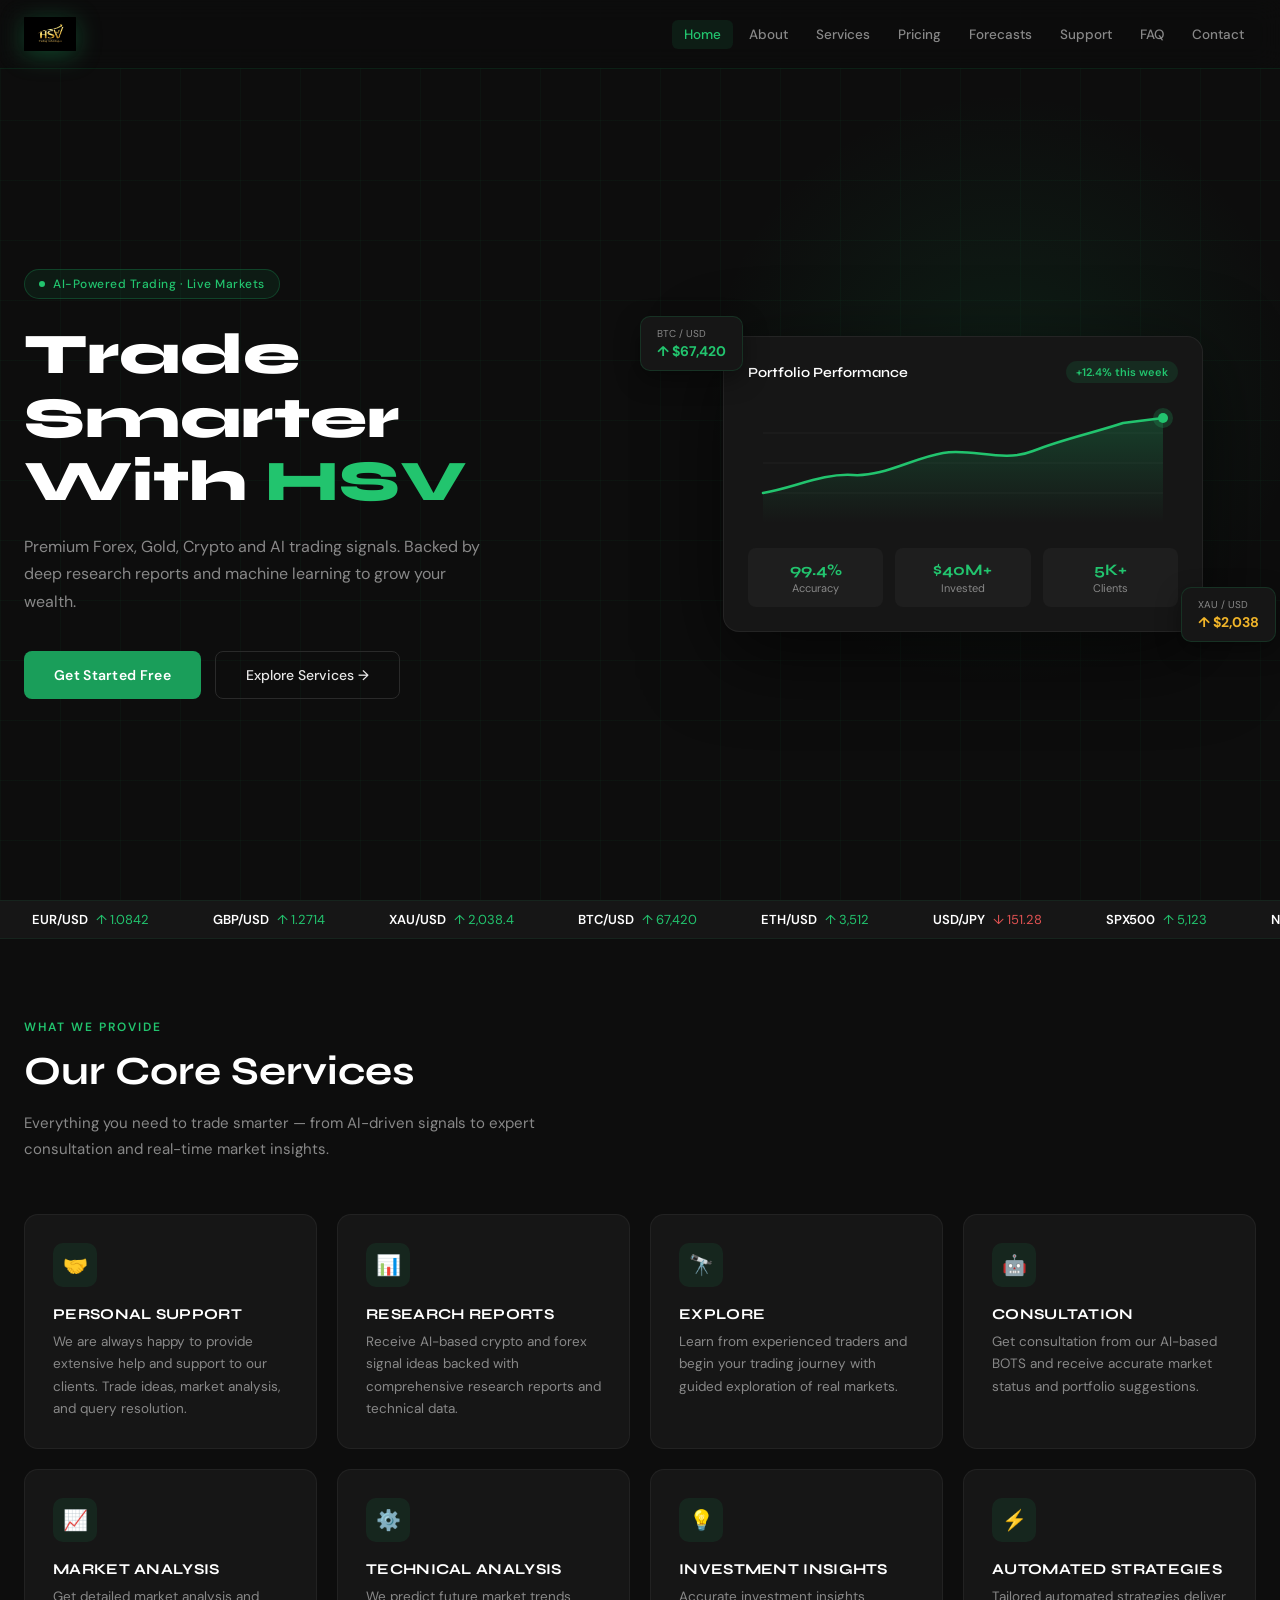
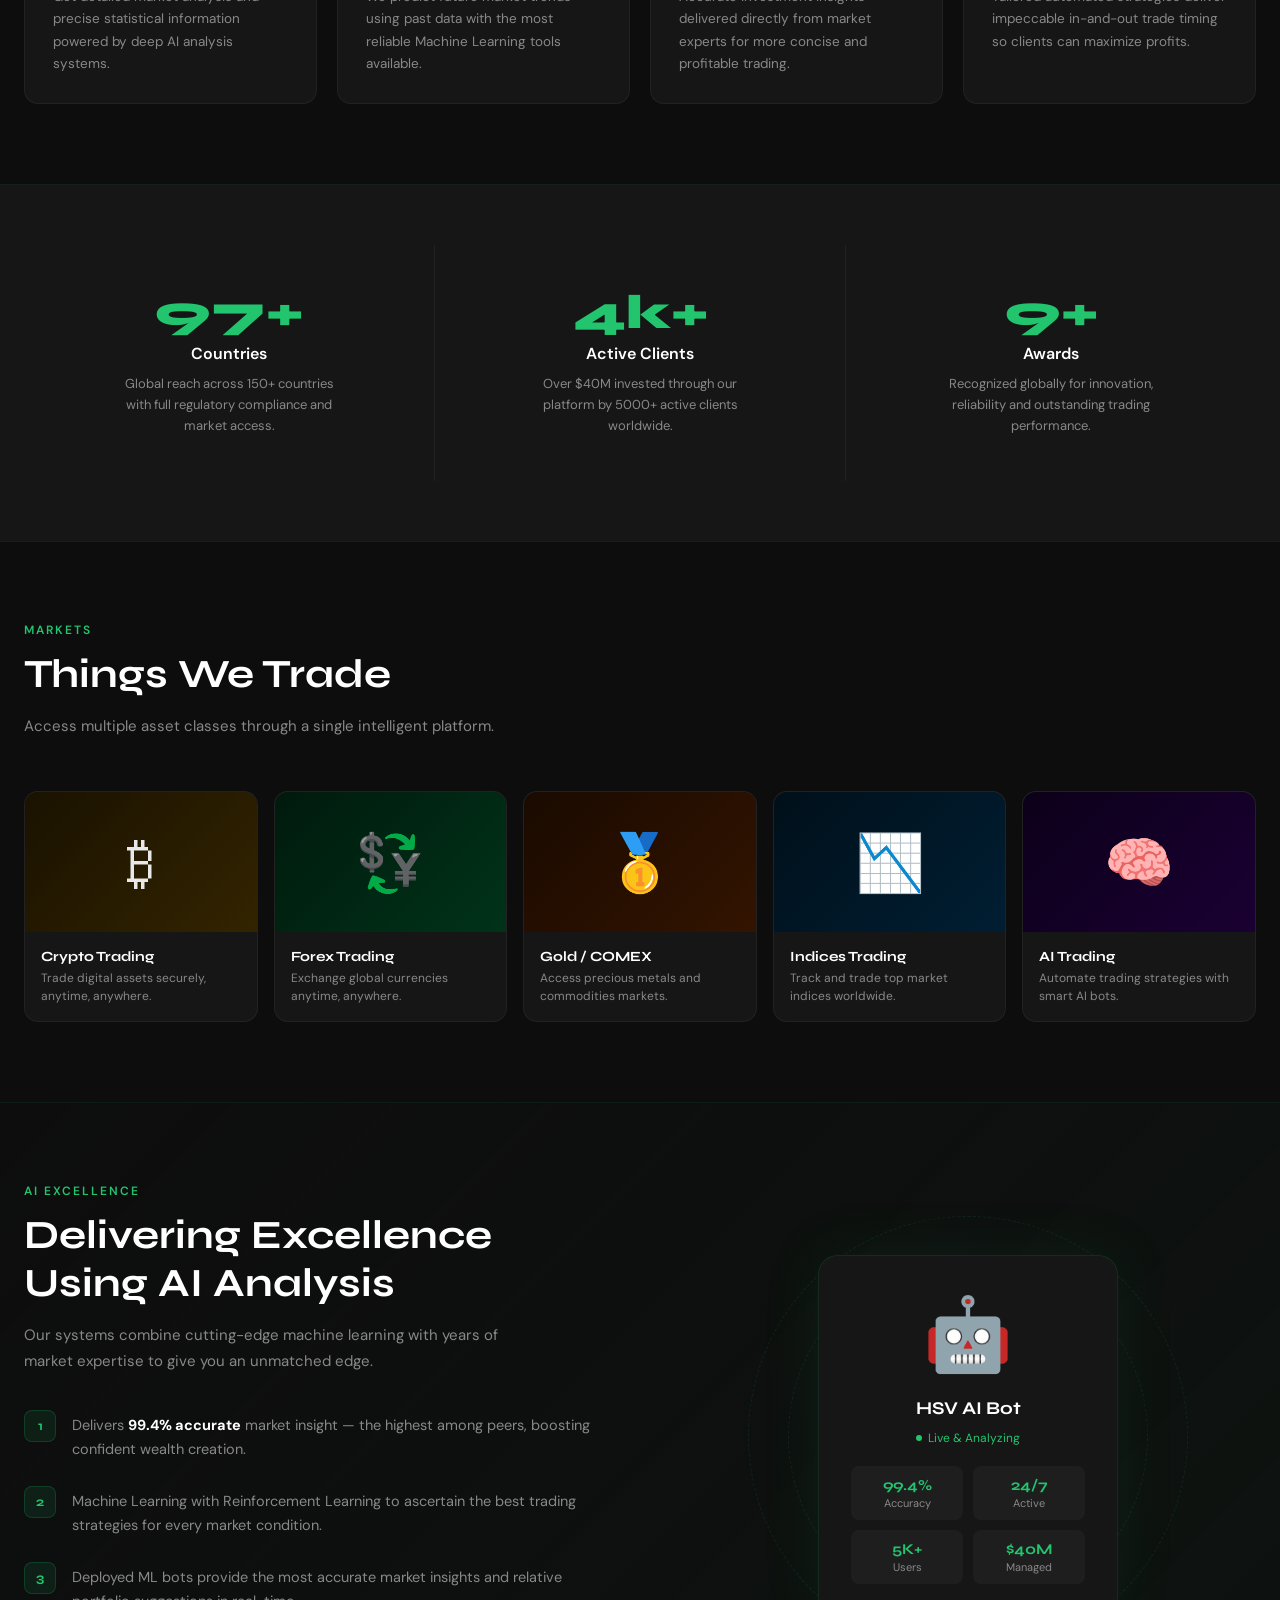
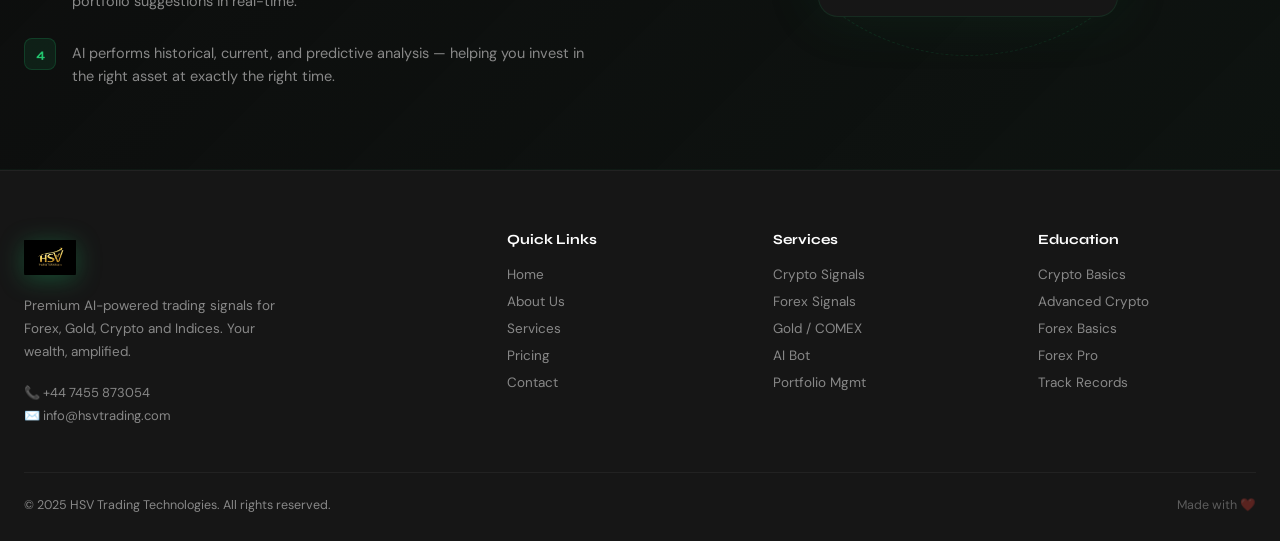
==== commit f7b7b6af: "completed" ====
--- a/index.html
+++ b/index.html
@@ -853,25 +853,7 @@
   <div class="navbar">
     <a href="index.html" class="logo">
       <div class="logo-icon">
-        <svg width="52" height="52" viewBox="0 0 52 52" fill="none" xmlns="http://www.w3.org/2000/svg">
-          <!-- Background shape -->
-          <rect width="52" height="52" rx="10" fill="#0d6e3d"/>
-          <rect width="52" height="52" rx="10" fill="url(#logoGrad)"/>
-          <!-- Diagonal shine -->
-          <path d="M8 0 L22 0 L0 22 L0 8 Z" fill="rgba(255,255,255,0.08)"/>
-          <!-- H letter -->
-          <text x="5" y="36" font-family="Arial Black, sans-serif" font-weight="900" font-size="28" fill="white" letter-spacing="-1">H</text>
-          <!-- SV smaller -->
-          <text x="28" y="28" font-family="Arial Black, sans-serif" font-weight="900" font-size="15" fill="#a8f0c8">SV</text>
-          <!-- small underline accent -->
-          <rect x="28" y="31" width="18" height="2.5" rx="1.2" fill="#22c46e" opacity="0.7"/>
-          <defs>
-            <linearGradient id="logoGrad" x1="0" y1="0" x2="52" y2="52">
-              <stop offset="0%" stop-color="#22c46e" stop-opacity="0.3"/>
-              <stop offset="100%" stop-color="#000" stop-opacity="0.2"/>
-            </linearGradient>
-          </defs>
-        </svg>
+        <img src="images/logo.png" alt="HSV Trading Logo" width="52" height="52" style="border-radius: 10px; object-fit: contain;">
       </div>
     </a>
     <div class="mobile-menu" onclick="toggleMenu()">☰</div>
@@ -1159,20 +1141,7 @@
     <div class="footer-brand">
       <a href="index.html" class="logo" style="margin-bottom: 0;">
         <div class="logo-icon">
-          <svg width="52" height="52" viewBox="0 0 52 52" fill="none" xmlns="http://www.w3.org/2000/svg">
-            <rect width="52" height="52" rx="10" fill="#0d6e3d"/>
-            <rect width="52" height="52" rx="10" fill="url(#logoGrad2)"/>
-            <path d="M8 0 L22 0 L0 22 L0 8 Z" fill="rgba(255,255,255,0.08)"/>
-            <text x="5" y="36" font-family="Arial Black, sans-serif" font-weight="900" font-size="28" fill="white" letter-spacing="-1">H</text>
-            <text x="28" y="28" font-family="Arial Black, sans-serif" font-weight="900" font-size="15" fill="#a8f0c8">SV</text>
-            <rect x="28" y="31" width="18" height="2.5" rx="1.2" fill="#22c46e" opacity="0.7"/>
-            <defs>
-              <linearGradient id="logoGrad2" x1="0" y1="0" x2="52" y2="52">
-                <stop offset="0%" stop-color="#22c46e" stop-opacity="0.3"/>
-                <stop offset="100%" stop-color="#000" stop-opacity="0.2"/>
-              </linearGradient>
-            </defs>
-          </svg>
+          <img src="images/logo.png" alt="HSV Trading Logo" width="52" height="52" style="border-radius: 10px; object-fit: contain;">
         </div>
       </a>
       <p>Premium AI-powered trading signals for Forex, Gold, Crypto and Indices. Your wealth, amplified.</p>
